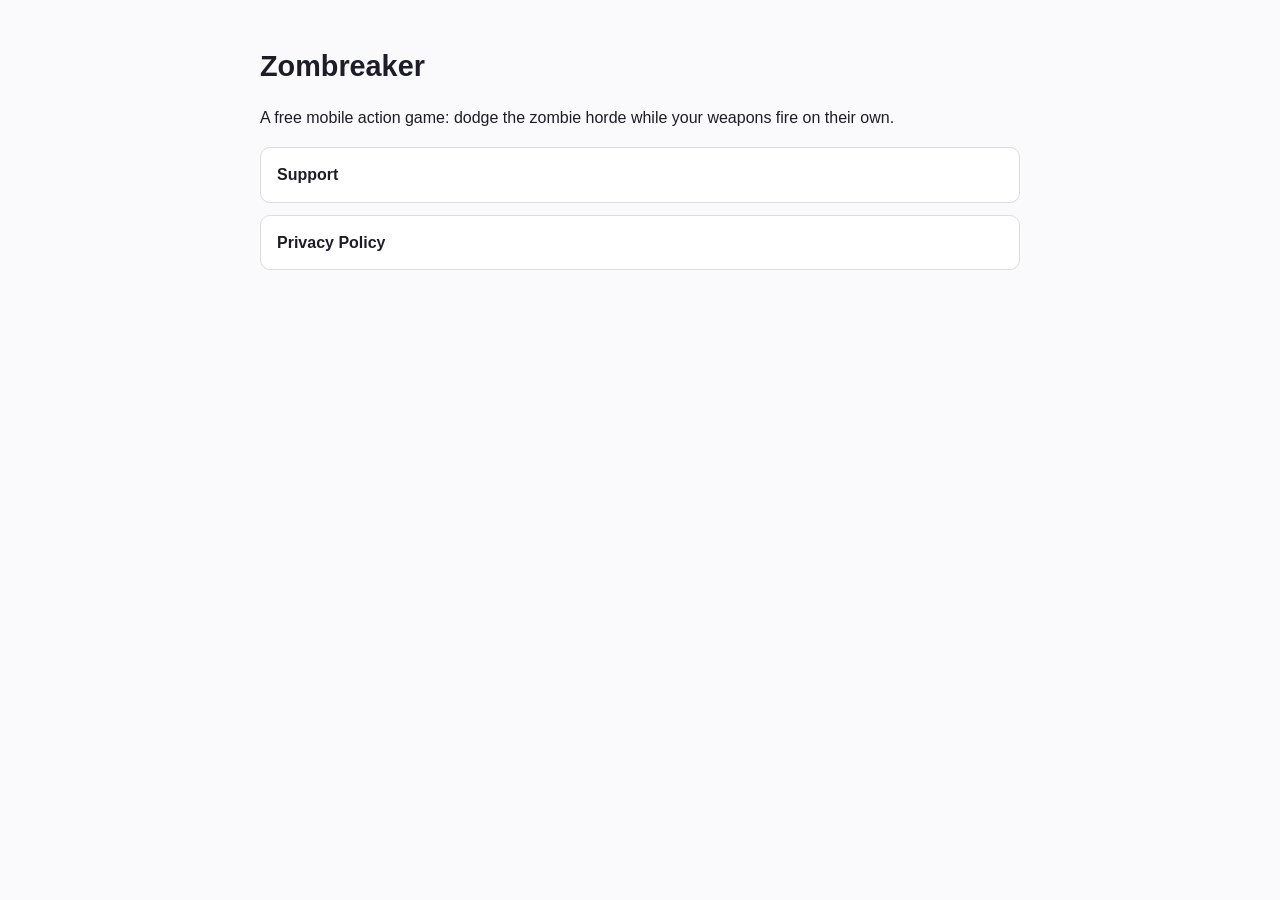
==== index.html @ fbab171d "Add files via upload" ====
<!DOCTYPE html>
<html lang="en">
<head>
<meta charset="utf-8">
<meta name="viewport" content="width=device-width, initial-scale=1">
<title>Zombreaker</title>
<style>
  body { font-family: -apple-system, Segoe UI, Roboto, sans-serif; max-width: 760px; margin: 0 auto; padding: 24px 16px 64px; line-height: 1.6; color: #1d1d27; background: #fafafc; }
  h1 { font-size: 1.8rem; margin-bottom: 0.2rem; }
  .links a { display: block; margin: 12px 0; padding: 14px 16px; background: #fff; border: 1px solid #ddd; border-radius: 10px; color: #1d1d27; text-decoration: none; font-weight: 600; }
  .links a:hover { border-color: #999; }
</style>
</head>
<body>

<h1>Zombreaker</h1>
<p>A free mobile action game: dodge the zombie horde while your weapons fire on their own.</p>

<div class="links">
  <a href="support.html">Support</a>
  <a href="privacy-policy.html">Privacy Policy</a>
</div>

</body>
</html>
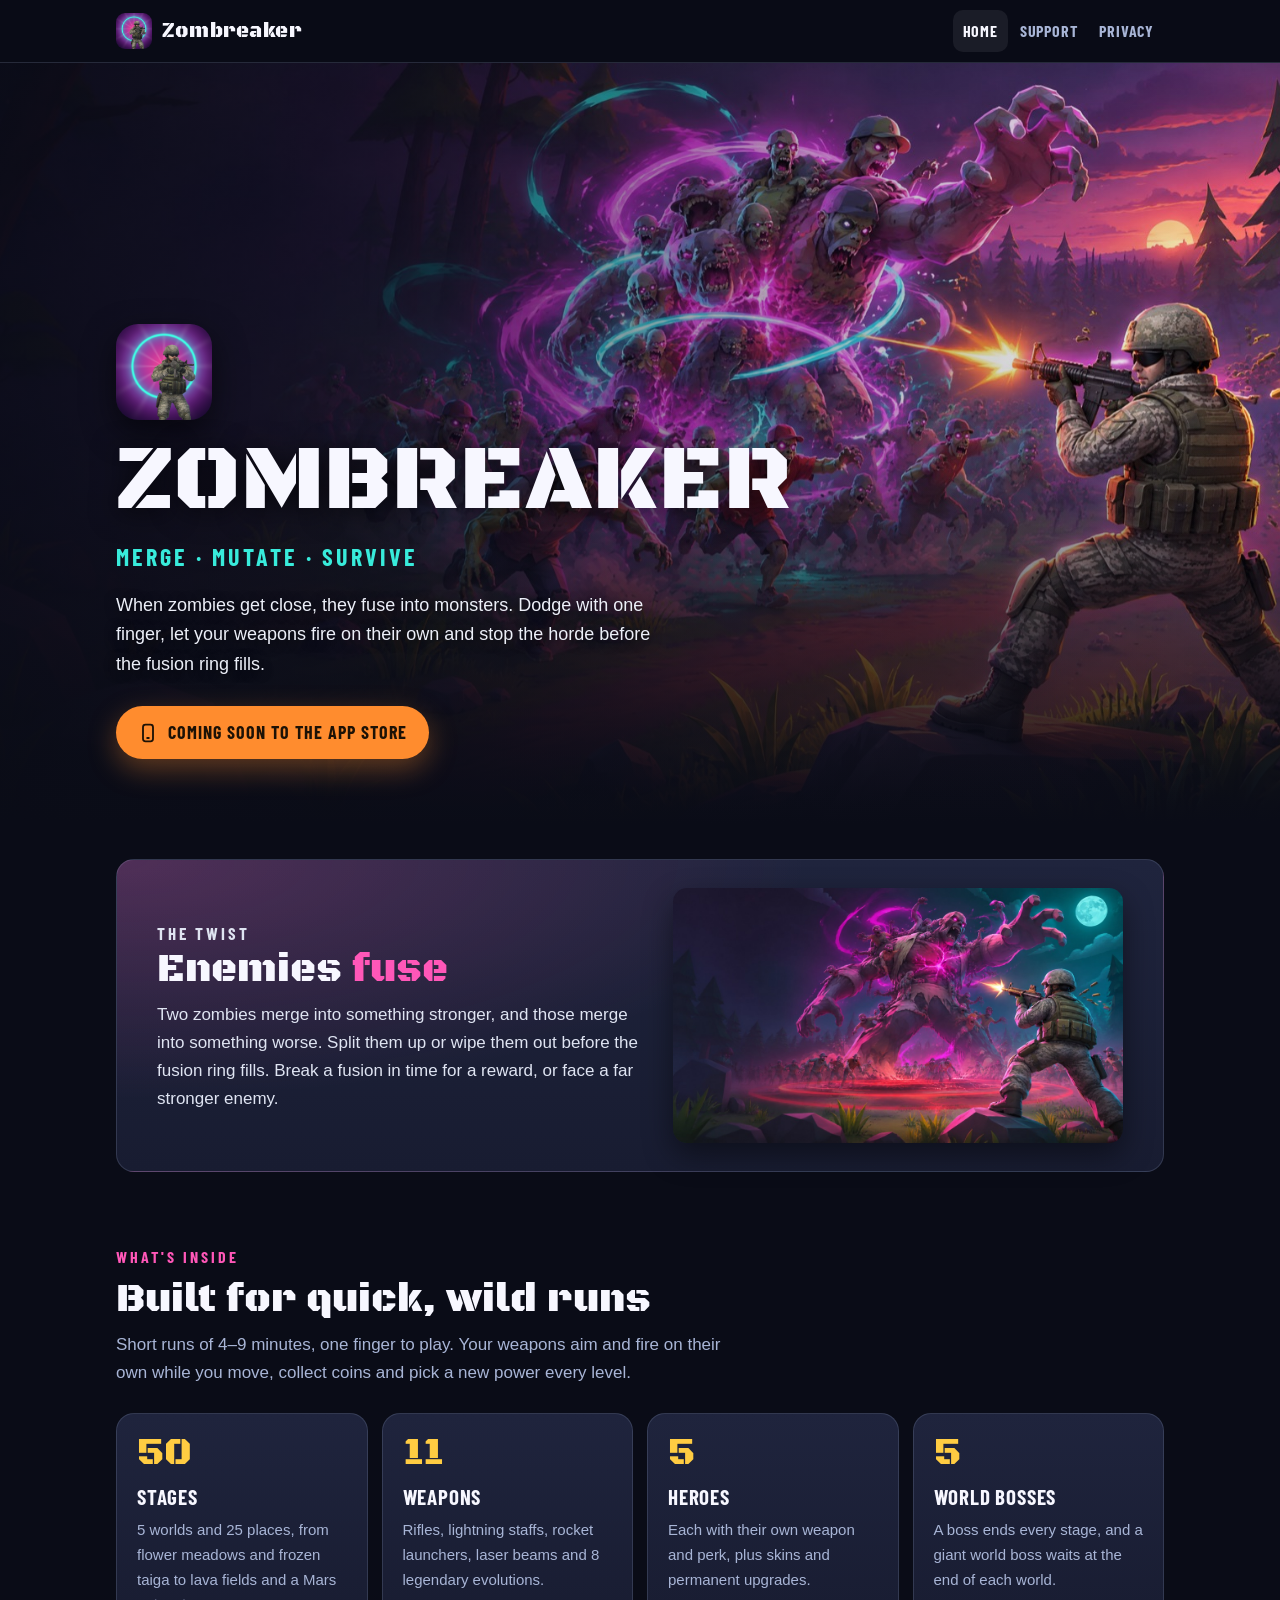
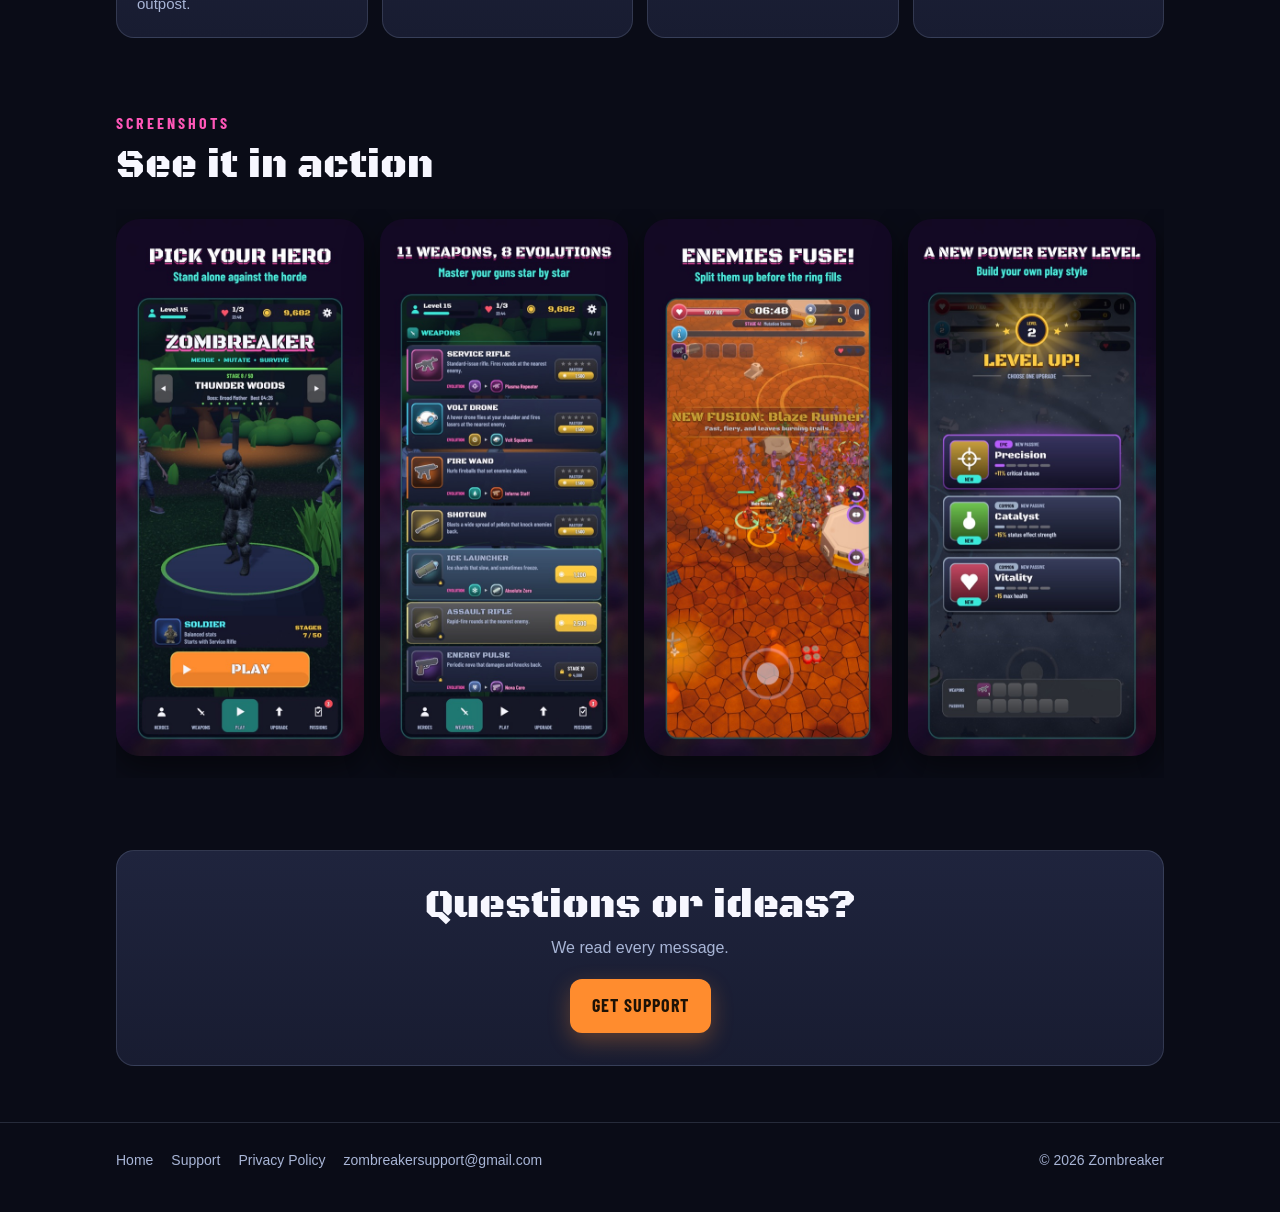
==== commit 1b997b67: "Add files via upload" ====
--- a/index.html
+++ b/index.html
@@ -3,23 +3,103 @@
 <head>
 <meta charset="utf-8">
 <meta name="viewport" content="width=device-width, initial-scale=1">
-<title>Zombreaker</title>
-<style>
-  body { font-family: -apple-system, Segoe UI, Roboto, sans-serif; max-width: 760px; margin: 0 auto; padding: 24px 16px 64px; line-height: 1.6; color: #1d1d27; background: #fafafc; }
-  h1 { font-size: 1.8rem; margin-bottom: 0.2rem; }
-  .links a { display: block; margin: 12px 0; padding: 14px 16px; background: #fff; border: 1px solid #ddd; border-radius: 10px; color: #1d1d27; text-decoration: none; font-weight: 600; }
-  .links a:hover { border-color: #999; }
-</style>
+<title>Zombreaker – Stop the Mutant Zombie Horde</title>
+<meta name="description" content="Zombreaker is a free one-finger zombie shooter. When zombies get close, they fuse into monsters. Dodge, auto-shoot and stop the horde.">
+<meta name="theme-color" content="#0a0c17">
+<link rel="icon" type="image/png" href="assets/favicon.png">
+<link rel="apple-touch-icon" href="assets/apple-touch-icon.png">
+<meta property="og:type" content="website">
+<meta property="og:site_name" content="Zombreaker">
+<meta property="og:title" content="Zombreaker – Stop the Mutant Zombie Horde">
+<meta property="og:description" content="A free one-finger zombie shooter. When zombies get close, they fuse into monsters.">
+<meta property="og:image" content="https://zombreakers.github.io/zombreaker/assets/hero.jpg">
+<meta property="og:url" content="https://zombreakers.github.io/zombreaker/">
+<meta name="twitter:card" content="summary_large_image">
+<link rel="stylesheet" href="style.css">
 </head>
 <body>
 
-<h1>Zombreaker</h1>
-<p>A free mobile action game: dodge the zombie horde while your weapons fire on their own.</p>
+<header class="site-header">
+  <nav class="nav" aria-label="Main">
+    <a class="brand" href="./"><img src="assets/icon-256.png" alt="" width="36" height="36"><span>Zombreaker</span></a>
+    <div class="nav-links">
+      <a href="./" aria-current="page">Home</a>
+      <a href="support.html">Support</a>
+      <a href="privacy-policy.html">Privacy</a>
+    </div>
+  </nav>
+</header>
 
-<div class="links">
-  <a href="support.html">Support</a>
-  <a href="privacy-policy.html">Privacy Policy</a>
-</div>
+<main>
+  <section class="hero">
+    <div class="hero-inner">
+      <img class="app-icon" src="assets/icon-256.png" alt="Zombreaker app icon" width="96" height="96">
+      <h1>Zombreaker</h1>
+      <p class="tagline">Merge · Mutate · Survive</p>
+      <p class="lead">When zombies get close, they fuse into monsters. Dodge with one finger, let your weapons fire on their own and stop the horde before the fusion ring fills.</p>
+      <span class="pill">
+        <svg viewBox="0 0 24 24" fill="none" stroke="currentColor" stroke-width="2.2" stroke-linecap="round" stroke-linejoin="round" aria-hidden="true"><rect x="6" y="2" width="12" height="20" rx="3"/><path d="M11 18h2"/></svg>
+        Coming soon to the App Store
+      </span>
+    </div>
+  </section>
+
+  <section class="section">
+    <div class="fusion">
+      <div>
+        <p class="kicker">The twist</p>
+        <h2>Enemies <span>fuse</span></h2>
+        <p>Two zombies merge into something stronger, and those merge into something worse. Split them up or wipe them out before the fusion ring fills. Break a fusion in time for a reward, or face a far stronger enemy.</p>
+      </div>
+      <img src="assets/fusion.jpg" alt="A soldier fires at a giant fused zombie rising from the horde" width="1100" height="622" loading="lazy">
+    </div>
+  </section>
+
+  <section class="section">
+    <p class="kicker">What's inside</p>
+    <h2>Built for quick, wild runs</h2>
+    <p class="intro">Short runs of 4–9 minutes, one finger to play. Your weapons aim and fire on their own while you move, collect coins and pick a new power every level.</p>
+    <div class="features">
+      <div class="feature"><div class="num">50</div><h3>Stages</h3><p>5 worlds and 25 places, from flower meadows and frozen taiga to lava fields and a Mars outpost.</p></div>
+      <div class="feature"><div class="num">11</div><h3>Weapons</h3><p>Rifles, lightning staffs, rocket launchers, laser beams and 8 legendary evolutions.</p></div>
+      <div class="feature"><div class="num">5</div><h3>Heroes</h3><p>Each with their own weapon and perk, plus skins and permanent upgrades.</p></div>
+      <div class="feature"><div class="num">5</div><h3>World bosses</h3><p>A boss ends every stage, and a giant world boss waits at the end of each world.</p></div>
+    </div>
+  </section>
+
+  <section class="section">
+    <p class="kicker">Screenshots</p>
+    <h2>See it in action</h2>
+    <div class="gallery" tabindex="0" aria-label="Screenshots, scroll sideways">
+      <img src="assets/shot-1.jpg" alt="Choosing a hero in the main menu" width="540" height="1170" loading="lazy">
+      <img src="assets/shot-2.jpg" alt="Weapons and upgrades" width="540" height="1170" loading="lazy">
+      <img src="assets/shot-3.jpg" alt="Holding off a fusing zombie horde" width="540" height="1170" loading="lazy">
+      <img src="assets/shot-4.jpg" alt="Picking a new power after a level-up" width="540" height="1170" loading="lazy">
+      <img src="assets/shot-5.jpg" alt="Fighting a boss" width="540" height="1170" loading="lazy">
+      <img src="assets/shot-6.jpg" alt="The worlds and stages" width="540" height="1170" loading="lazy">
+    </div>
+  </section>
+
+  <section class="section">
+    <div class="cta">
+      <h2>Questions or ideas?</h2>
+      <p>We read every message.</p>
+      <a class="btn" href="support.html">Get support</a>
+    </div>
+  </section>
+</main>
+
+<footer class="site-footer">
+  <div class="footer-inner">
+    <nav aria-label="Footer">
+      <a href="./">Home</a>
+      <a href="support.html">Support</a>
+      <a href="privacy-policy.html">Privacy Policy</a>
+      <a href="mailto:zombreakersupport@gmail.com">zombreakersupport@gmail.com</a>
+    </nav>
+    <span class="copy">© 2026 Zombreaker</span>
+  </div>
+</footer>
 
 </body>
 </html>
--- a/style.css
+++ b/style.css
@@ -0,0 +1,159 @@
+/* Zombreaker website: one stylesheet for the start, support and privacy pages.
+   Colours and fonts match the game (UITheme in UIFactory.cs; Black Ops One + Barlow Condensed, SIL OFL 1.1,
+   licence texts in assets/). Everything is self-hosted: the pages make no requests to other sites. */
+
+@font-face { font-family: "Black Ops One"; src: url("assets/BlackOpsOne-Regular.ttf") format("truetype"); font-weight: 400; font-display: swap; }
+@font-face { font-family: "Barlow Condensed"; src: url("assets/BarlowCondensed-Bold.ttf") format("truetype"); font-weight: 700; font-display: swap; }
+
+:root {
+  --bg: #0a0c17;
+  --bg-2: #0f1221;
+  --panel: #1f243d;
+  --panel-2: #181c31;
+  --line: rgba(168, 181, 214, 0.18);
+  --text: #f7f7ff;
+  --body: #dfe4f2;
+  --dim: #a8b5d6;
+  --accent: #38ebdb;
+  --magenta: #ff57b8;
+  --orange: #ff8c2e;
+  --gold: #ffcc42;
+  --radius: 18px;
+  --max: 1080px;
+  --display: "Black Ops One", Impact, "Arial Black", sans-serif;
+  --label: "Barlow Condensed", "Arial Narrow", sans-serif;
+}
+
+* { box-sizing: border-box; }
+html { -webkit-text-size-adjust: 100%; scroll-behavior: smooth; }
+body {
+  margin: 0;
+  background: var(--bg);
+  color: var(--text);
+  font: 16px/1.65 -apple-system, BlinkMacSystemFont, "Segoe UI", Roboto, Helvetica, Arial, sans-serif;
+}
+img { display: block; max-width: 100%; }
+a { color: var(--accent); }
+a:focus-visible, button:focus-visible { outline: 3px solid var(--accent); outline-offset: 3px; border-radius: 6px; }
+
+/* ---------------------------------------------------------------- header */
+.site-header {
+  position: sticky; top: 0; z-index: 10;
+  background: rgba(10, 12, 23, 0.84);
+  -webkit-backdrop-filter: blur(10px); backdrop-filter: blur(10px);
+  border-bottom: 1px solid var(--line);
+}
+.nav { max-width: var(--max); margin: 0 auto; padding: 10px 16px; display: flex; align-items: center; gap: 12px; }
+.brand { display: flex; align-items: center; gap: 10px; color: var(--text); text-decoration: none; font-family: var(--display); font-size: 20px; letter-spacing: 0.5px; }
+.brand img { width: 36px; height: 36px; border-radius: 9px; }
+.nav-links { margin-left: auto; display: flex; gap: 2px; }
+.nav-links a {
+  font-family: var(--label); font-weight: 700; font-size: 16px; letter-spacing: 0.8px; text-transform: uppercase;
+  color: var(--dim); text-decoration: none; padding: 8px 10px; border-radius: 10px;
+}
+.nav-links a:hover, .nav-links a[aria-current="page"] { color: var(--text); background: rgba(255, 255, 255, 0.07); }
+
+/* ---------------------------------------------------------------- start page */
+.hero {
+  position: relative; display: flex; align-items: flex-end; min-height: min(86vh, 760px);
+  background: #160c2a url("assets/hero.jpg") 62% center / cover no-repeat;
+  overflow: hidden;
+}
+.hero::after {
+  content: ""; position: absolute; inset: 0;
+  background:
+    linear-gradient(90deg, rgba(10, 12, 23, 0.82) 0%, rgba(10, 12, 23, 0.35) 55%, rgba(10, 12, 23, 0) 100%),
+    linear-gradient(180deg, rgba(10, 12, 23, 0) 45%, var(--bg) 100%);
+}
+.hero-inner { position: relative; z-index: 1; width: 100%; max-width: var(--max); margin: 0 auto; padding: 140px 16px 64px; }
+.app-icon { width: 96px; height: 96px; border-radius: 22px; box-shadow: 0 12px 32px rgba(0, 0, 0, 0.55); margin-bottom: 18px; }
+.hero h1 {
+  margin: 0; font-family: var(--display); font-weight: 400; line-height: 0.95; letter-spacing: 1px;
+  font-size: clamp(46px, 10vw, 92px); text-transform: uppercase; text-shadow: 0 4px 28px rgba(0, 0, 0, 0.65);
+}
+.tagline { margin: 12px 0 14px; font-family: var(--label); font-weight: 700; font-size: clamp(18px, 3.4vw, 24px); letter-spacing: 3px; text-transform: uppercase; color: var(--accent); }
+.lead { max-width: 540px; margin: 0 0 26px; font-size: 18px; color: #eceff8; text-shadow: 0 2px 12px rgba(0, 0, 0, 0.6); }
+.pill {
+  display: inline-flex; align-items: center; gap: 10px; padding: 12px 22px; border-radius: 999px;
+  background: var(--orange); color: #1d1206; box-shadow: 0 10px 28px rgba(255, 140, 46, 0.35);
+  font-family: var(--label); font-weight: 700; font-size: 18px; letter-spacing: 1px; text-transform: uppercase;
+}
+.pill svg { width: 20px; height: 20px; }
+
+.section { max-width: var(--max); margin: 0 auto; padding: 36px 16px; }
+.section:last-child { padding-bottom: 56px; }
+.kicker { margin: 0 0 6px; font-family: var(--label); font-weight: 700; letter-spacing: 3px; text-transform: uppercase; color: var(--magenta); }
+.section h2 { margin: 0 0 10px; font-family: var(--display); font-weight: 400; font-size: clamp(28px, 5vw, 40px); line-height: 1.1; }
+.section .intro { max-width: 640px; margin: 0; color: var(--dim); font-size: 17px; }
+
+.fusion {
+  display: grid; grid-template-columns: 1fr; gap: 20px; align-items: center;
+  background: radial-gradient(120% 140% at 0% 0%, rgba(255, 87, 184, 0.22), transparent 55%), linear-gradient(180deg, var(--panel), var(--panel-2));
+  border: 1px solid var(--line); border-radius: var(--radius); padding: 28px clamp(20px, 4vw, 40px);
+}
+.fusion h2 span { color: var(--magenta); }
+.fusion p { margin: 0; color: var(--body); font-size: 17px; }
+.fusion img { width: 100%; height: auto; border-radius: 14px; box-shadow: 0 12px 30px rgba(0, 0, 0, 0.45); }
+
+.features { display: grid; grid-template-columns: repeat(auto-fit, minmax(210px, 1fr)); gap: 14px; margin-top: 26px; }
+.feature { background: linear-gradient(180deg, var(--panel), var(--panel-2)); border: 1px solid var(--line); border-radius: var(--radius); padding: 20px; }
+.feature .num { font-family: var(--display); font-size: 38px; line-height: 1; color: var(--gold); }
+.feature h3 { margin: 8px 0 4px; font-family: var(--label); font-weight: 700; font-size: 21px; letter-spacing: 0.8px; text-transform: uppercase; }
+.feature p { margin: 0; color: var(--dim); font-size: 15px; }
+
+.gallery {
+  display: flex; gap: 16px; overflow-x: auto; scroll-snap-type: x mandatory; -webkit-overflow-scrolling: touch;
+  padding: 10px 2px 22px; margin-top: 22px; scrollbar-width: thin; scrollbar-color: var(--panel) transparent;
+}
+.gallery img { flex: 0 0 auto; width: min(64vw, 248px); height: auto; border-radius: 24px; scroll-snap-align: start; box-shadow: 0 12px 32px rgba(0, 0, 0, 0.5); }
+
+.cta { text-align: center; background: linear-gradient(180deg, var(--panel), var(--panel-2)); border: 1px solid var(--line); border-radius: var(--radius); padding: 32px 20px; }
+.cta h2 { margin-bottom: 8px; }
+.cta p { margin: 0 0 18px; color: var(--dim); }
+
+.btn {
+  display: inline-block; padding: 12px 22px; border-radius: 12px; background: var(--orange); color: #1d1206; text-decoration: none;
+  font-family: var(--label); font-weight: 700; font-size: 18px; letter-spacing: 1px; text-transform: uppercase;
+  box-shadow: 0 8px 22px rgba(255, 140, 46, 0.3);
+}
+.btn:hover { filter: brightness(1.07); }
+.btn.secondary { background: #455285; color: var(--text); box-shadow: none; }
+
+/* ---------------------------------------------------------------- support and privacy pages */
+.page-head { background: radial-gradient(90% 160% at 10% 0%, rgba(56, 235, 219, 0.14), transparent 60%), var(--bg-2); border-bottom: 1px solid var(--line); }
+.page-head-inner { max-width: 860px; margin: 0 auto; padding: 44px 16px 30px; }
+.page-head h1 { margin: 0; font-family: var(--display); font-weight: 400; font-size: clamp(32px, 7vw, 48px); line-height: 1.05; }
+.page-head p { margin: 8px 0 0; color: var(--dim); }
+
+.doc { max-width: 860px; margin: 0 auto; padding: 28px 16px 64px; }
+.doc-card { background: var(--panel); border: 1px solid var(--line); border-radius: var(--radius); padding: 26px clamp(18px, 4vw, 40px) 30px; }
+.doc-card + .doc-card { margin-top: 18px; }
+.doc-card > :first-child { margin-top: 0; }
+.doc-card > :last-child { margin-bottom: 0; }
+.doc h2 { margin: 30px 0 6px; font-family: var(--label); font-weight: 700; font-size: 23px; letter-spacing: 0.8px; text-transform: uppercase; color: var(--accent); }
+.doc h2:first-child { margin-top: 0; }
+.doc h3 { margin: 22px 0 4px; font-size: 17px; color: var(--text); }
+.doc p, .doc li { color: var(--body); }
+.doc ul { padding-left: 22px; }
+
+.contact { display: flex; flex-wrap: wrap; align-items: center; justify-content: space-between; gap: 14px; }
+.contact .label { margin: 0; font-family: var(--label); font-weight: 700; letter-spacing: 1px; text-transform: uppercase; color: var(--dim); font-size: 15px; }
+.contact .address { margin: 2px 0 0; font-size: 19px; font-weight: 600; color: var(--text); word-break: break-all; }
+
+/* ---------------------------------------------------------------- footer */
+.site-footer { border-top: 1px solid var(--line); background: var(--bg); }
+.footer-inner { max-width: var(--max); margin: 0 auto; padding: 26px 16px 40px; display: flex; flex-wrap: wrap; align-items: center; gap: 10px 22px; color: var(--dim); font-size: 14px; }
+.footer-inner nav { display: flex; flex-wrap: wrap; gap: 6px 18px; }
+.footer-inner a { color: var(--dim); text-decoration: none; }
+.footer-inner a:hover { color: var(--text); }
+.footer-inner .copy { margin-left: auto; }
+
+@media (min-width: 760px) {
+  .fusion { grid-template-columns: 1.1fr 1fr; }
+}
+@media (max-width: 430px) {
+  .brand span { display: none; }
+  .nav-links a { padding: 8px 8px; font-size: 15px; }
+  .hero-inner { padding-bottom: 48px; }
+  .footer-inner .copy { margin-left: 0; }
+}
